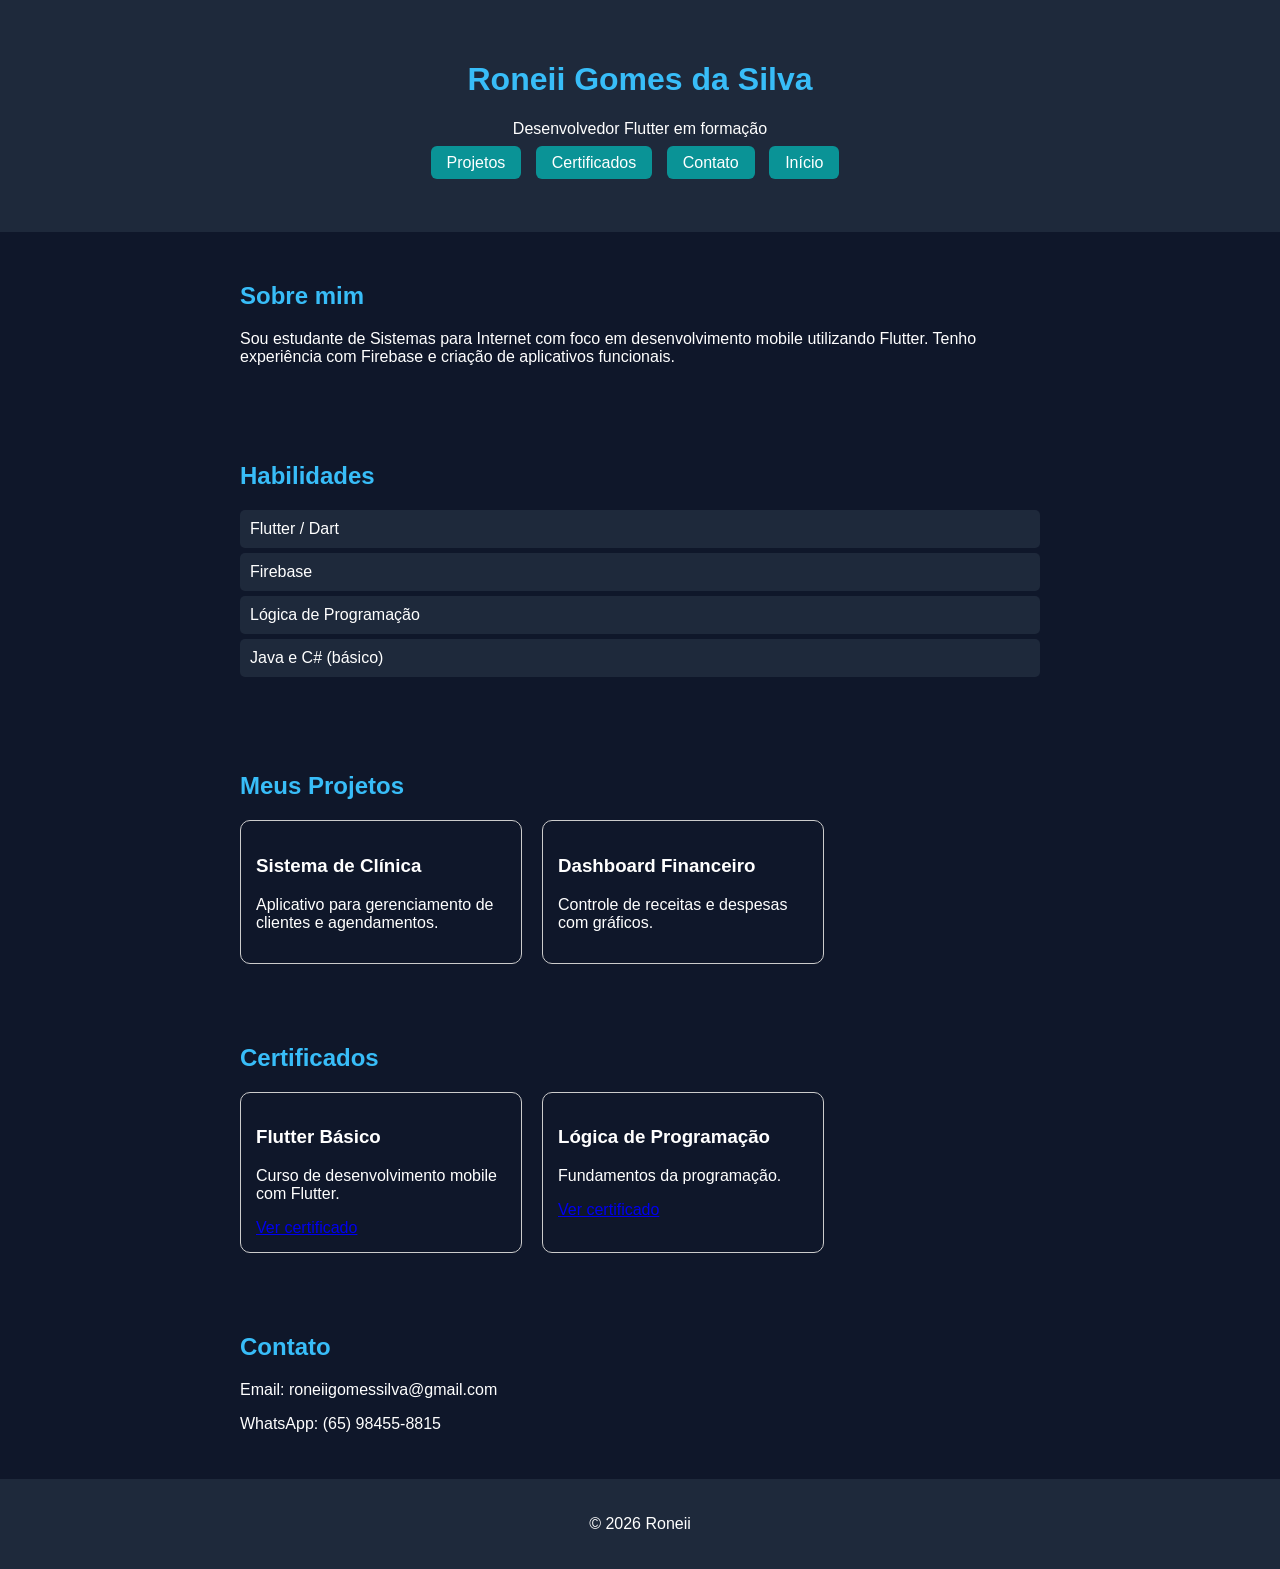
==== index.html @ 6648de29 "primeiro commit" ====
<!DOCTYPE html>
<html lang="pt-br">
<head>
  <meta charset="UTF-8">
  <meta name="viewport" content="width=device-width, initial-scale=1.0">
  <title>Roneii | Desenvolvedor Flutter</title>
  <link rel="stylesheet" href="style.css">
</head>

<body>

<header>
  <h1>Roneii Gomes da Silva</h1>
  <p>Desenvolvedor Flutter em formação</p>

  <nav>
    <a href="powerbi_dashboard.html" class="btn">Projetos</a>
    <a href="certificados.html" class="btn">Certificados</a>
    <a href="fadback.html" class="btn">Contato</a>
    <a href="index.html" class="btn">Início</a>
  </nav>
</header>

<section>
  <h2>Sobre mim</h2>
  <p>
    Sou estudante de Sistemas para Internet com foco em desenvolvimento mobile utilizando Flutter.
    Tenho experiência com Firebase e criação de aplicativos funcionais.
  </p>
</section>

<section>
  <h2>Habilidades</h2>
  <ul>
    <li>Flutter / Dart</li>
    <li>Firebase</li>
    <li>Lógica de Programação</li>
    <li>Java e C# (básico)</li>
  </ul>
</section>

<section id="projetos">
  <h2>Meus Projetos</h2>

  <div class="cards">
    <div class="card">
      <h3>Sistema de Clínica</h3>
      <p>Aplicativo para gerenciamento de clientes e agendamentos.</p>
    </div>

    <div class="card">
      <h3>Dashboard Financeiro</h3>
      <p>Controle de receitas e despesas com gráficos.</p>
    </div>
  </div>
</section>

<section id="certificados">
  <h2>Certificados</h2>

  <div class="cards">
    <div class="card">
      <h3>Flutter Básico</h3>
      <p>Curso de desenvolvimento mobile com Flutter.</p>
      <a href="#">Ver certificado</a>
    </div>

    <div class="card">
      <h3>Lógica de Programação</h3>
      <p>Fundamentos da programação.</p>
      <a href="#">Ver certificado</a>
    </div>
  </div>
</section>

<section id="contato">
  <h2>Contato</h2>
  <p>Email: roneiigomessilva@gmail.com</p>
  <p>WhatsApp: (65) 98455-8815</p>
</section>

<footer>
  <p>© 2026 Roneii</p>
</footer>

</body>
</html>
---- style.css ----
body {
  font-family: Arial, sans-serif;
  margin: 0;
  background: #0f172a;
  color: #fff;
}

header {
  text-align: center;
  padding: 40px;
  background: #1e293b;
}

section {
  padding: 30px;
  max-width: 800px;
  margin: auto;
}

h1, h2 {
  color: #38bdf8;
}

ul {
  list-style: none;
  padding: 0;
}

li {
  background: #1e293b;
  margin: 5px 0;
  padding: 10px;
  border-radius: 5px;
}

footer {
  text-align: center;
  padding: 20px;
  background: #1e293b;
}

nav {
  margin: 20px;
}

.btn {
  text-decoration: none;
  background-color: #007BFF;
  color: white;
  padding: 10px 15px;
  border-radius: 8px;
  margin-right: 10px;
  transition: 0.3s;
}

.btn:hover {
  background-color: #0056b3;
}

nav {
  margin-top: 10px;
}

.btn {
  text-decoration: none;
  background: #007BFF;
  color: white;
  padding: 8px 12px;
  border-radius: 8px;
  margin-right: 10px;
}

.cards {
  display: flex;
  gap: 20px;
  margin-top: 15px;
}

.card {
  border: 1px solid #ccc;
  padding: 15px;
  border-radius: 10px;
  width: 250px;
}

.btn {
  padding: 8px 16px;
  background-color: #0a9396;
  color: #fff;
  border-radius: 6px;
  text-decoration: none;
}

.btn:hover {
  background-color: #00777c;
}
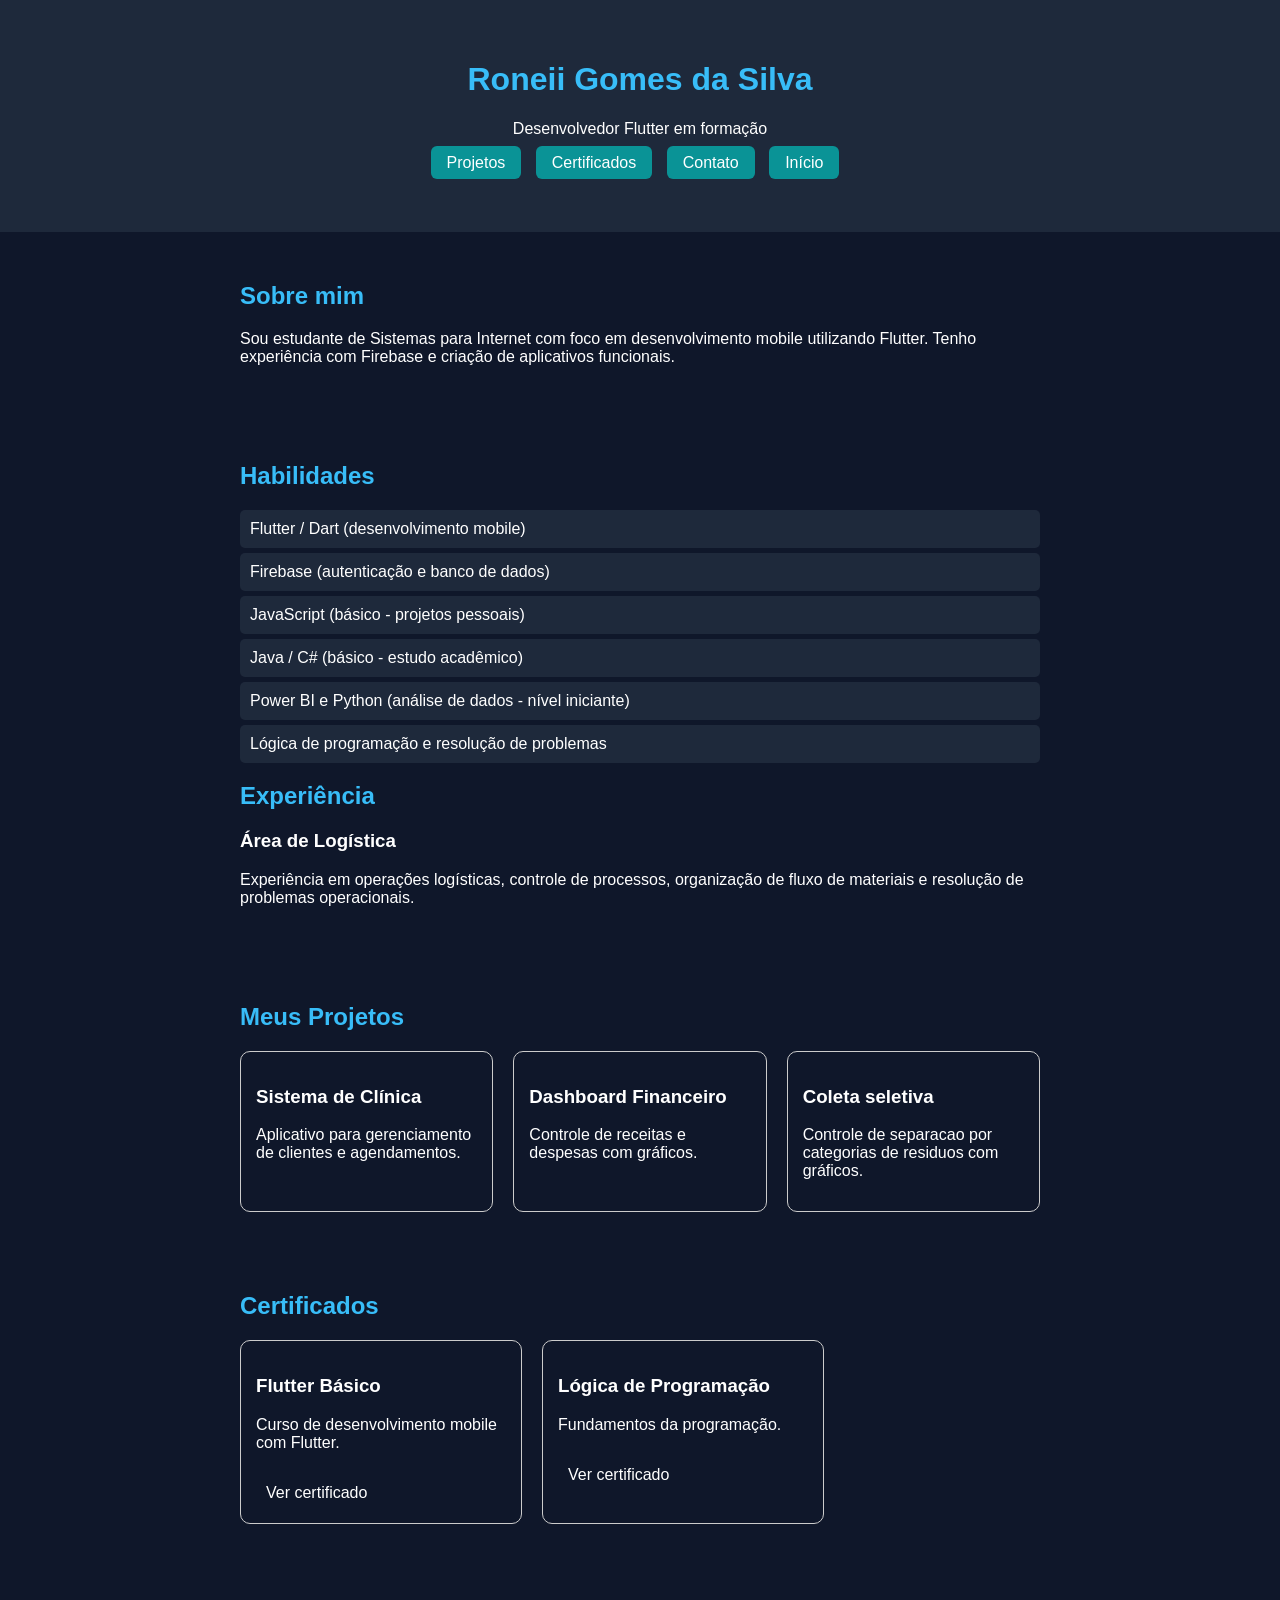
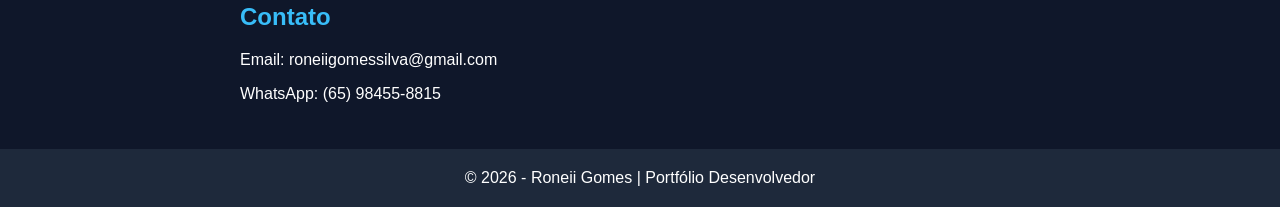
==== commit 0896e39b: "update portfolio" ====
--- a/index.html
+++ b/index.html
@@ -30,13 +30,21 @@
 </section>
 
 <section>
-  <h2>Habilidades</h2>
-  <ul>
-    <li>Flutter / Dart</li>
-    <li>Firebase</li>
-    <li>Lógica de Programação</li>
-    <li>Java e C# (básico)</li>
-  </ul>
+<h2>Habilidades</h2>
+<ul>
+  <li>Flutter / Dart (desenvolvimento mobile)</li>
+  <li>Firebase (autenticação e banco de dados)</li>
+  <li>JavaScript (básico - projetos pessoais)</li>
+  <li>Java / C# (básico - estudo acadêmico)</li>
+  <li>Power BI e Python (análise de dados - nível iniciante)</li>
+  <li>Lógica de programação e resolução de problemas</li>
+</ul>
+<h2>Experiência</h2>
+
+<h3>Área de Logística</h3>
+<p>
+Experiência em operações logísticas, controle de processos, organização de fluxo de materiais e resolução de problemas operacionais.
+</p>
 </section>
 
 <section id="projetos">
@@ -52,6 +60,11 @@
       <h3>Dashboard Financeiro</h3>
       <p>Controle de receitas e despesas com gráficos.</p>
     </div>
+
+    <div class="card">
+      <h3>Coleta seletiva</h3>
+      <p>Controle de separacao por categorias de residuos com gráficos.</p>
+    </div>
   </div>
 </section>
 
@@ -62,13 +75,13 @@
     <div class="card">
       <h3>Flutter Básico</h3>
       <p>Curso de desenvolvimento mobile com Flutter.</p>
-      <a href="#">Ver certificado</a>
+      <a href="certificados.html">Ver certificado</a>
     </div>
 
     <div class="card">
       <h3>Lógica de Programação</h3>
       <p>Fundamentos da programação.</p>
-      <a href="#">Ver certificado</a>
+      <a href="certificados.html">Ver certificado</a>
     </div>
   </div>
 </section>
@@ -80,7 +93,7 @@
 </section>
 
 <footer>
-  <p>© 2026 Roneii</p>
+  © 2026 - Roneii Gomes | Portfólio Desenvolvedor
 </footer>
 
 </body>
--- a/style.css
+++ b/style.css
@@ -93,4 +93,62 @@
 
 .btn:hover {
   background-color: #00777c;
-}+}
+
+/* RESPONSIVO PARA CELULAR */
+@media (max-width: 768px) {
+  header {
+    flex-direction: column;
+    gap: 10px;
+    text-align: center;
+  }
+
+  nav {
+    display: flex;
+    flex-wrap: wrap;
+    justify-content: center;
+    gap: 10px;
+  }
+
+  nav a {
+    display: inline-block;
+    padding: 6px 10px;
+    font-size: 14px;
+  }
+
+  .hero h1 {
+    font-size: 2rem;
+  }
+
+  section {
+    margin: 40px auto;
+  }
+}
+
+.card a {
+  display: inline-block;
+  margin-top: 10px;
+  color: white;
+  background: var(--primary);
+  padding: 6px 10px;
+  border-radius: 6px;
+  text-decoration: none;
+}
+
+.card a:hover {
+  opacity: 0.8;
+}
+
+.card small, .card span {
+  display: inline-block;
+  margin-top: 5px;
+  font-size: 12px;
+  color: gray;
+}
+
+.grid {
+  display: grid;
+  grid-template-columns: repeat(auto-fit, minmax(250px, 1fr));
+  gap: 20px;
+}
+
